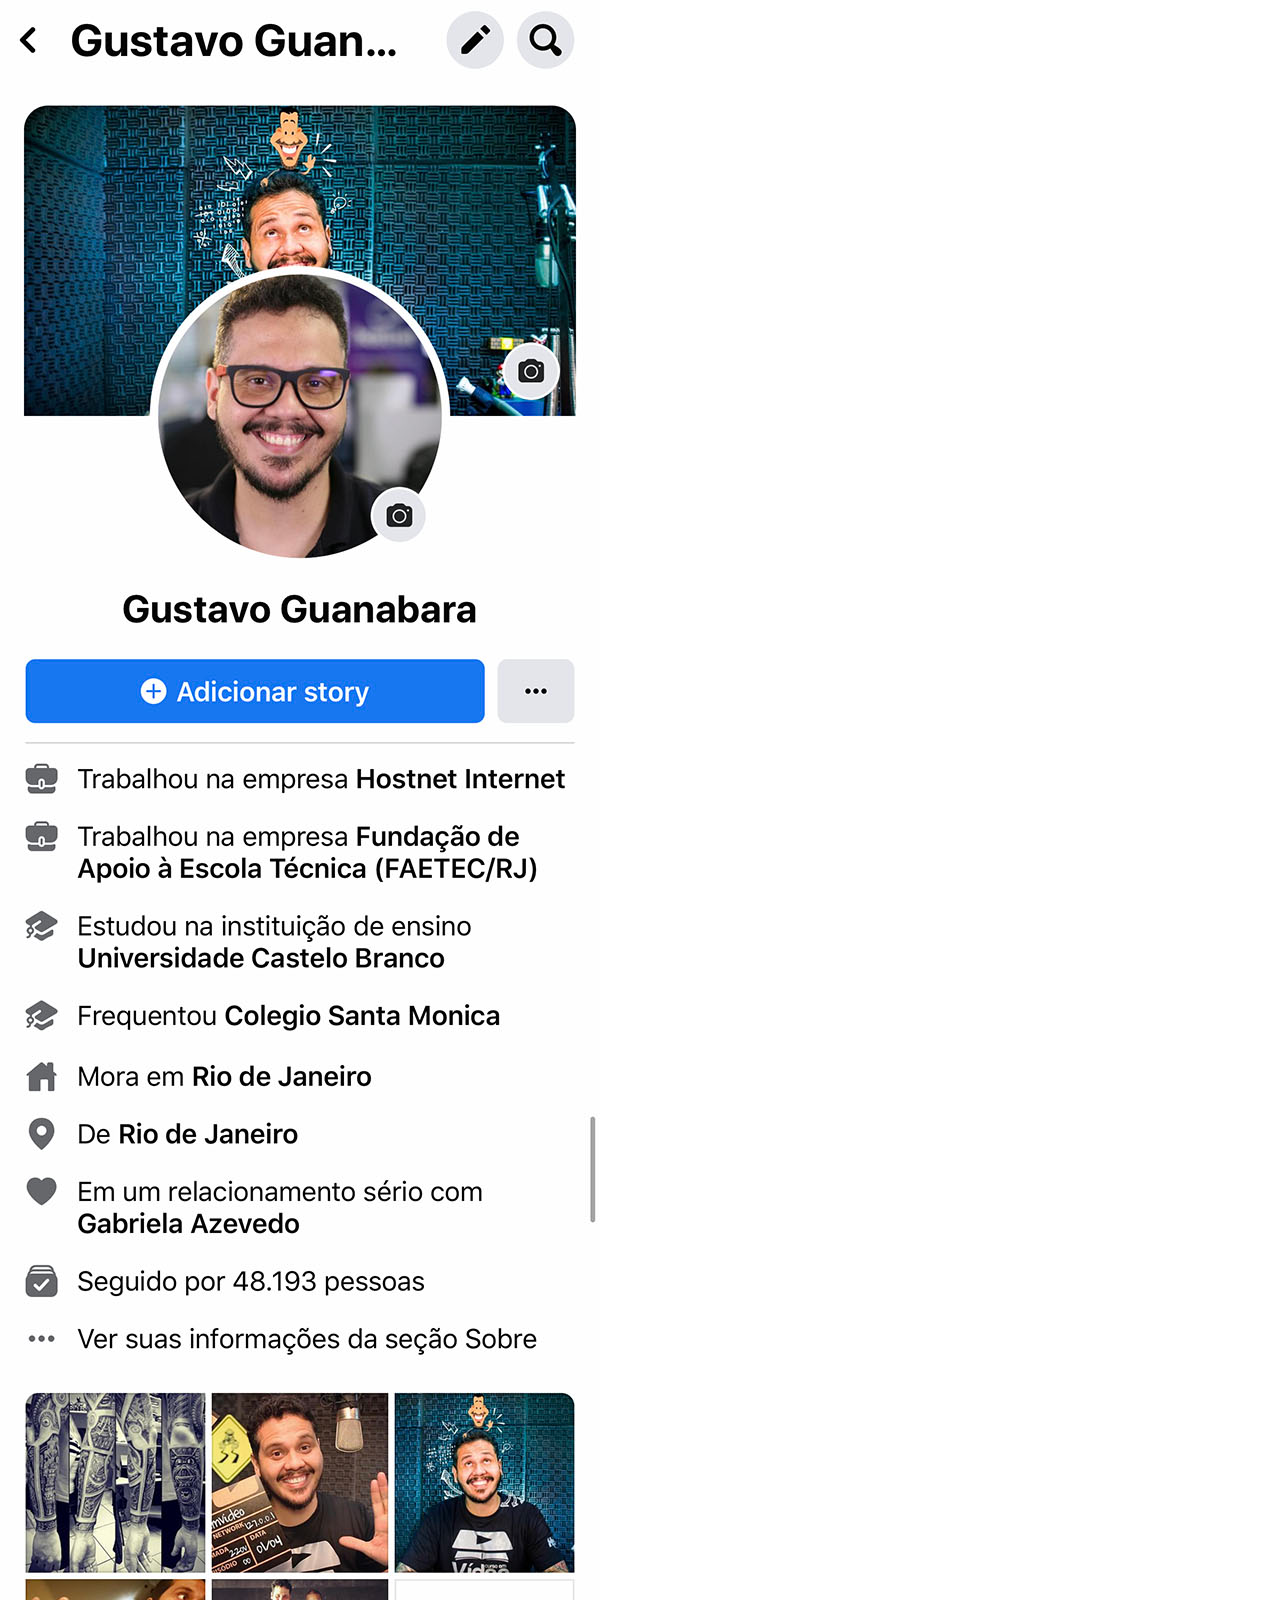
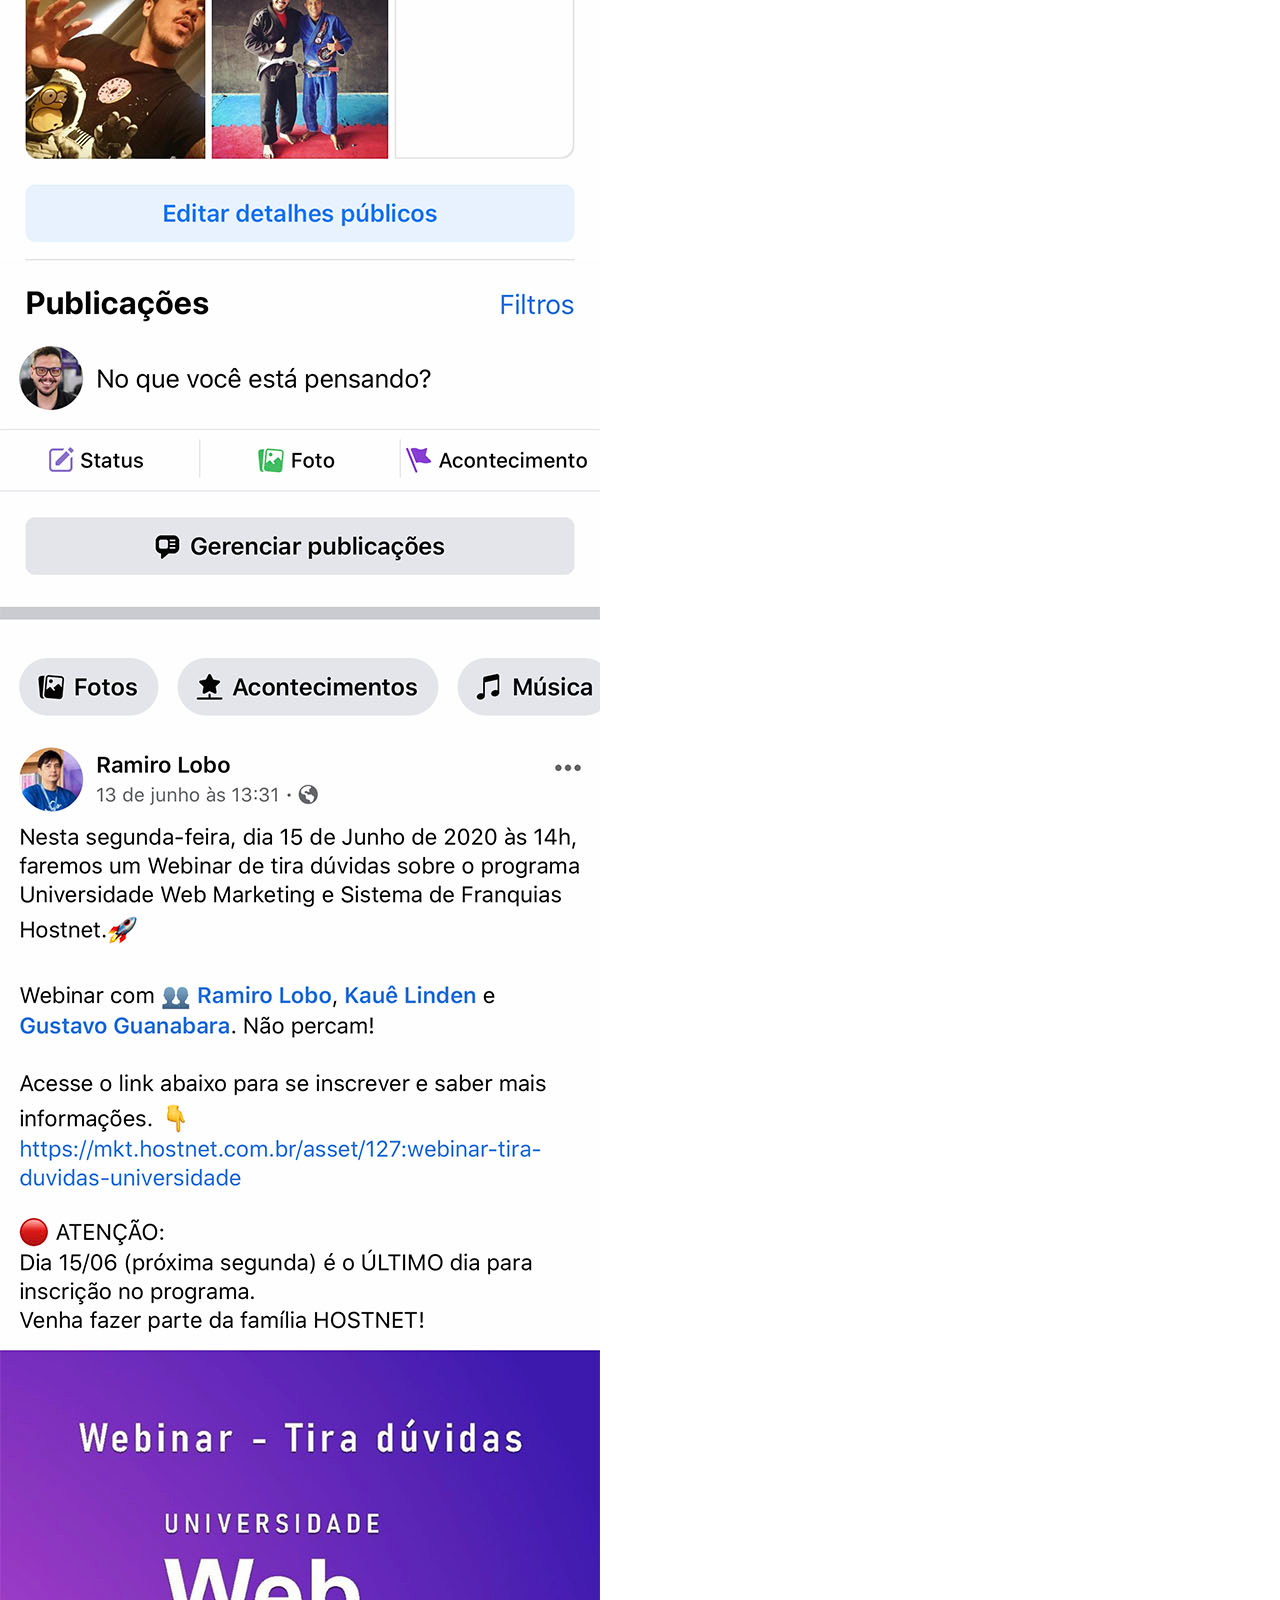
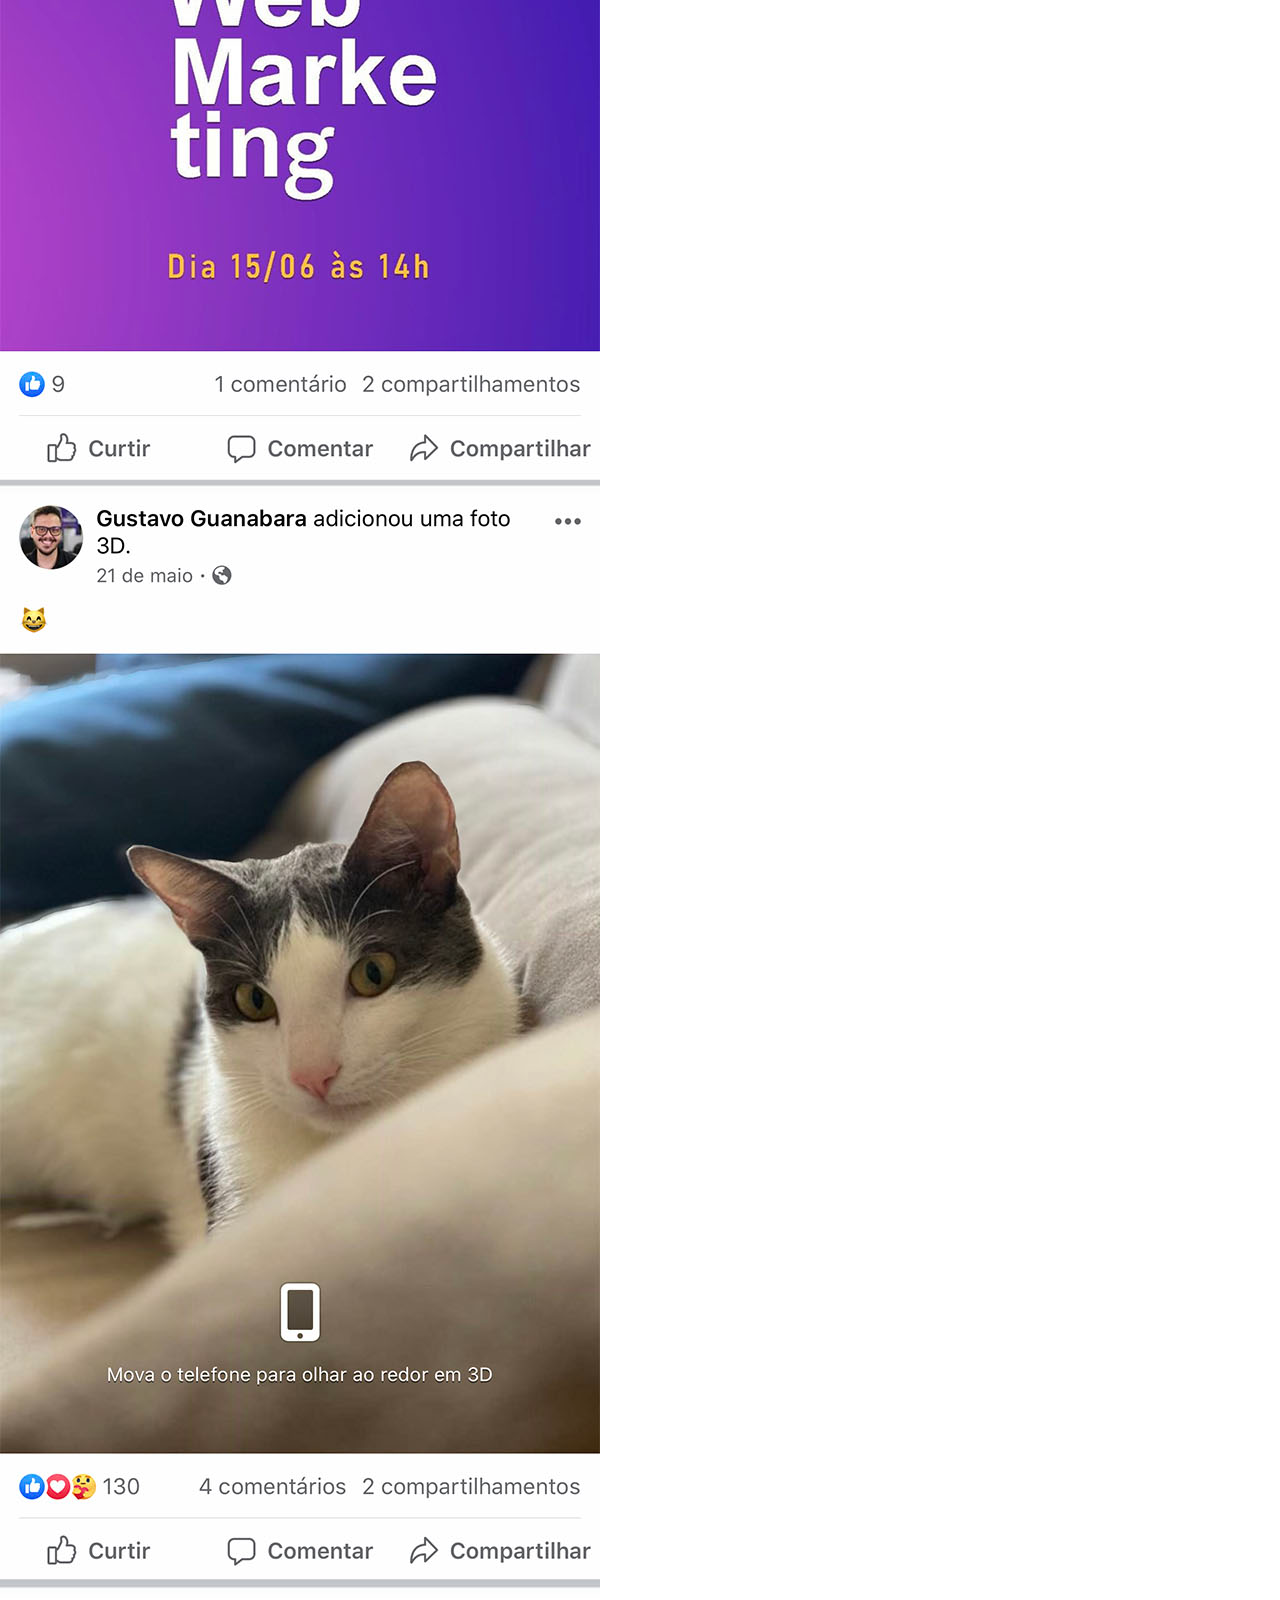
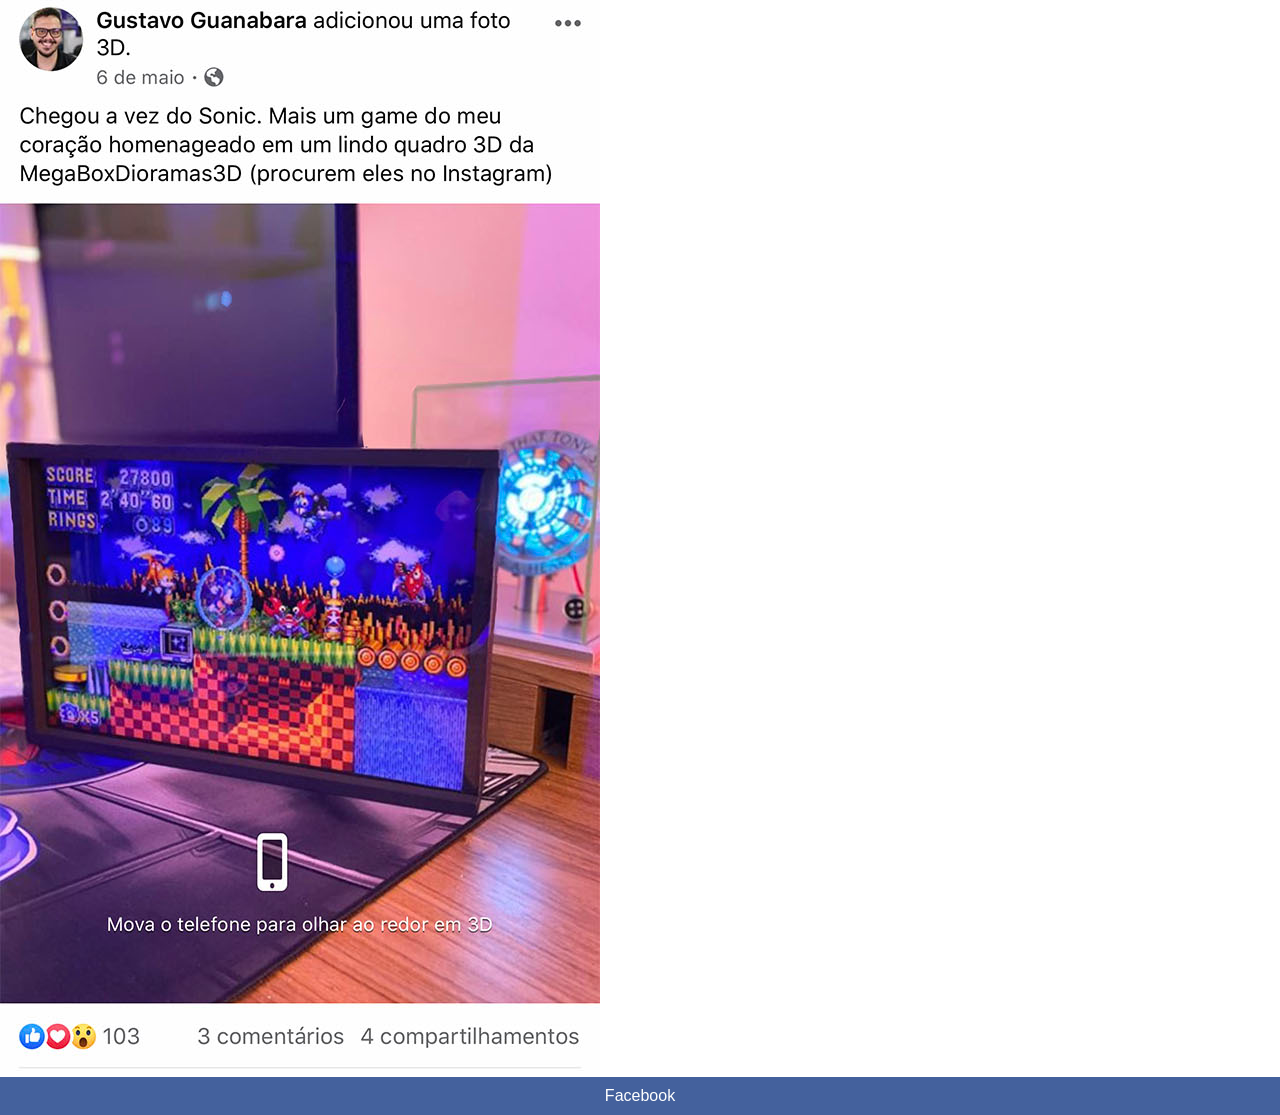
==== facebook.html @ 7291ebca "Atualizado" ====
<!DOCTYPE html>
<html lang="pt-br">
<head>
    <meta charset="UTF-8">
    <meta name="viewport" content="width=device-width, initial-scale=1.0">
    <title>Facebook</title>
    <link rel="shortcut icon" href="imagens/favicon.ico" type="image/x-icon">
    <style>
        * {
            padding: 0%;
            margin: 0%;
            box-sizing: border-box;
            font-family: Arial, Helvetica, sans-serif;
        }

        img {
            display: block;
            max-width: 100%;
        }

        a {
            display: block;
            background-color: #44619D;
            color: white;
            padding: 10px;
            text-align: center;
            text-decoration: none;
        }
        a:hover {
            text-decoration: underline;
            background-color: #44629d85;
        }
    </style>
</head>
<body>
    <img src="imagens/tela-facebook.jpg" alt="Facebook tela">

    <a href="https://www.facebook.com/gustavoguanabara/?locale=pt_BR" target="_blank">Facebook</a>
    
</body>
</html>
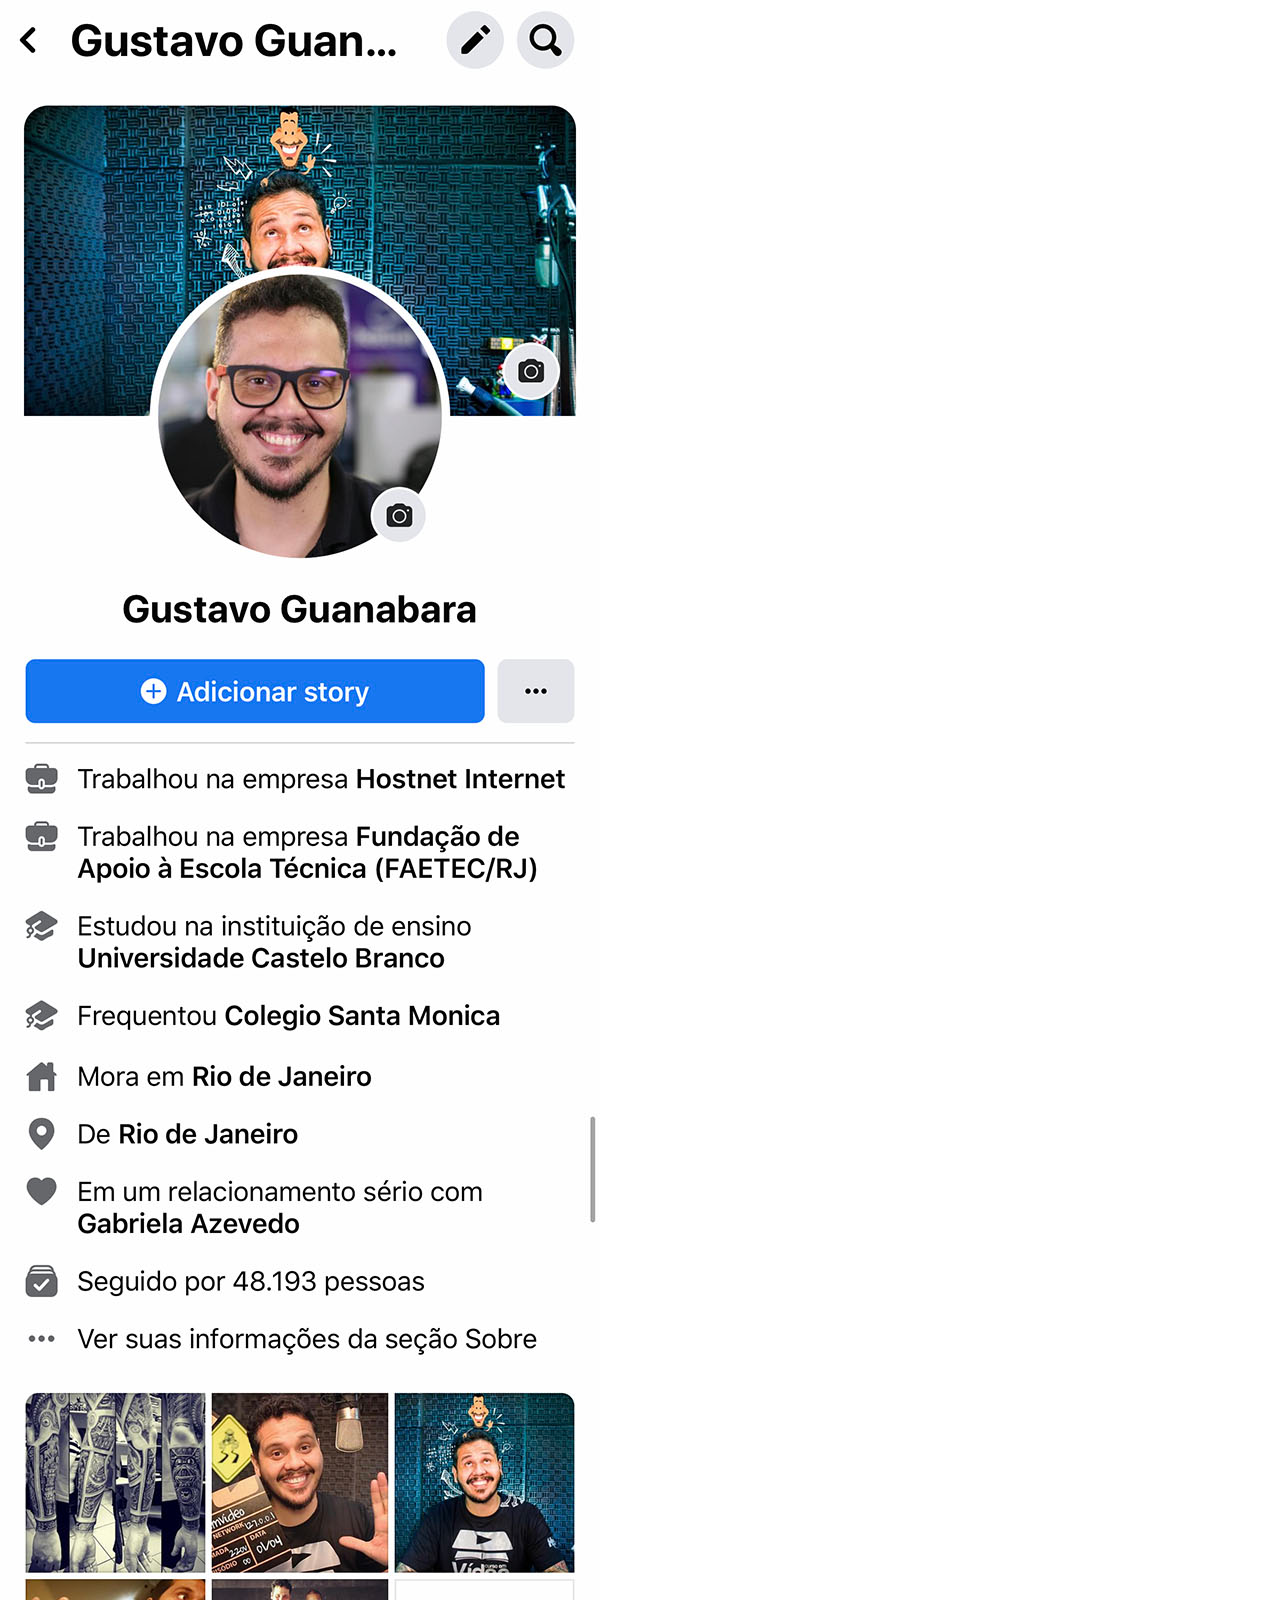
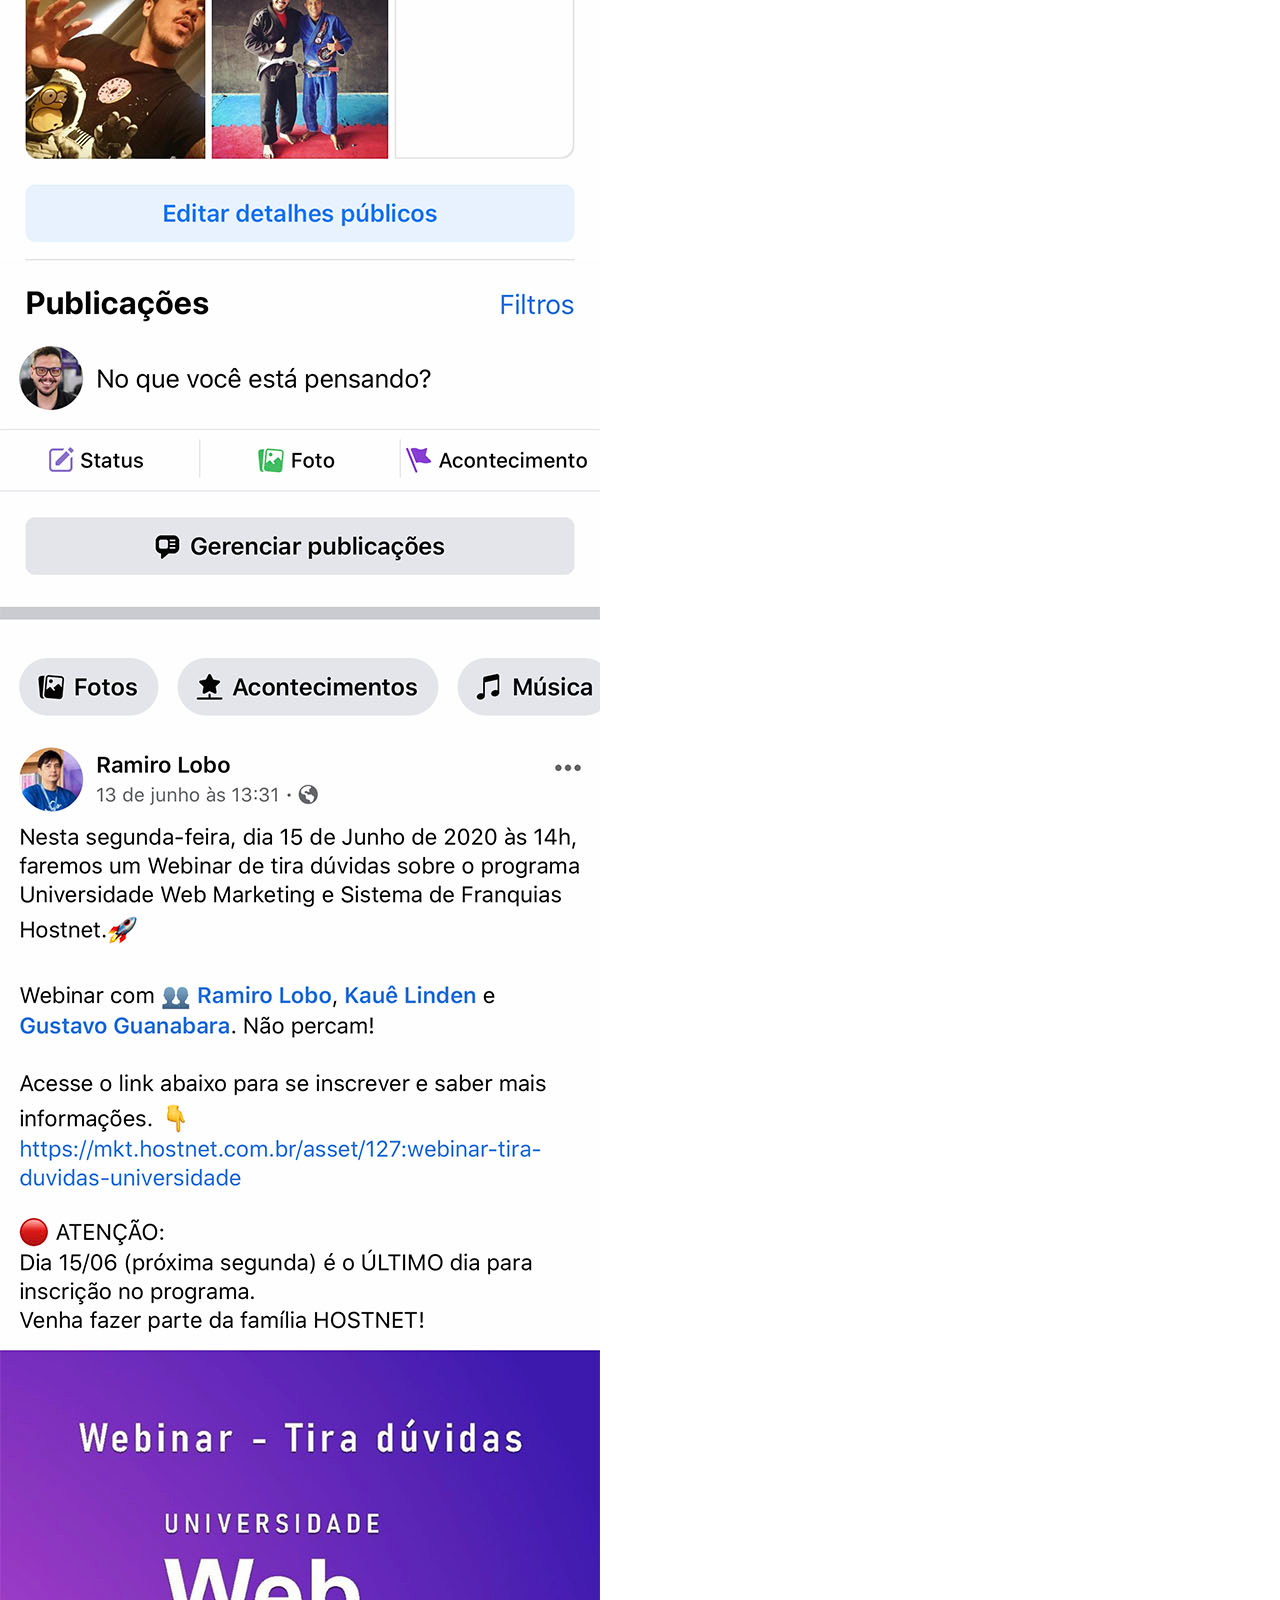
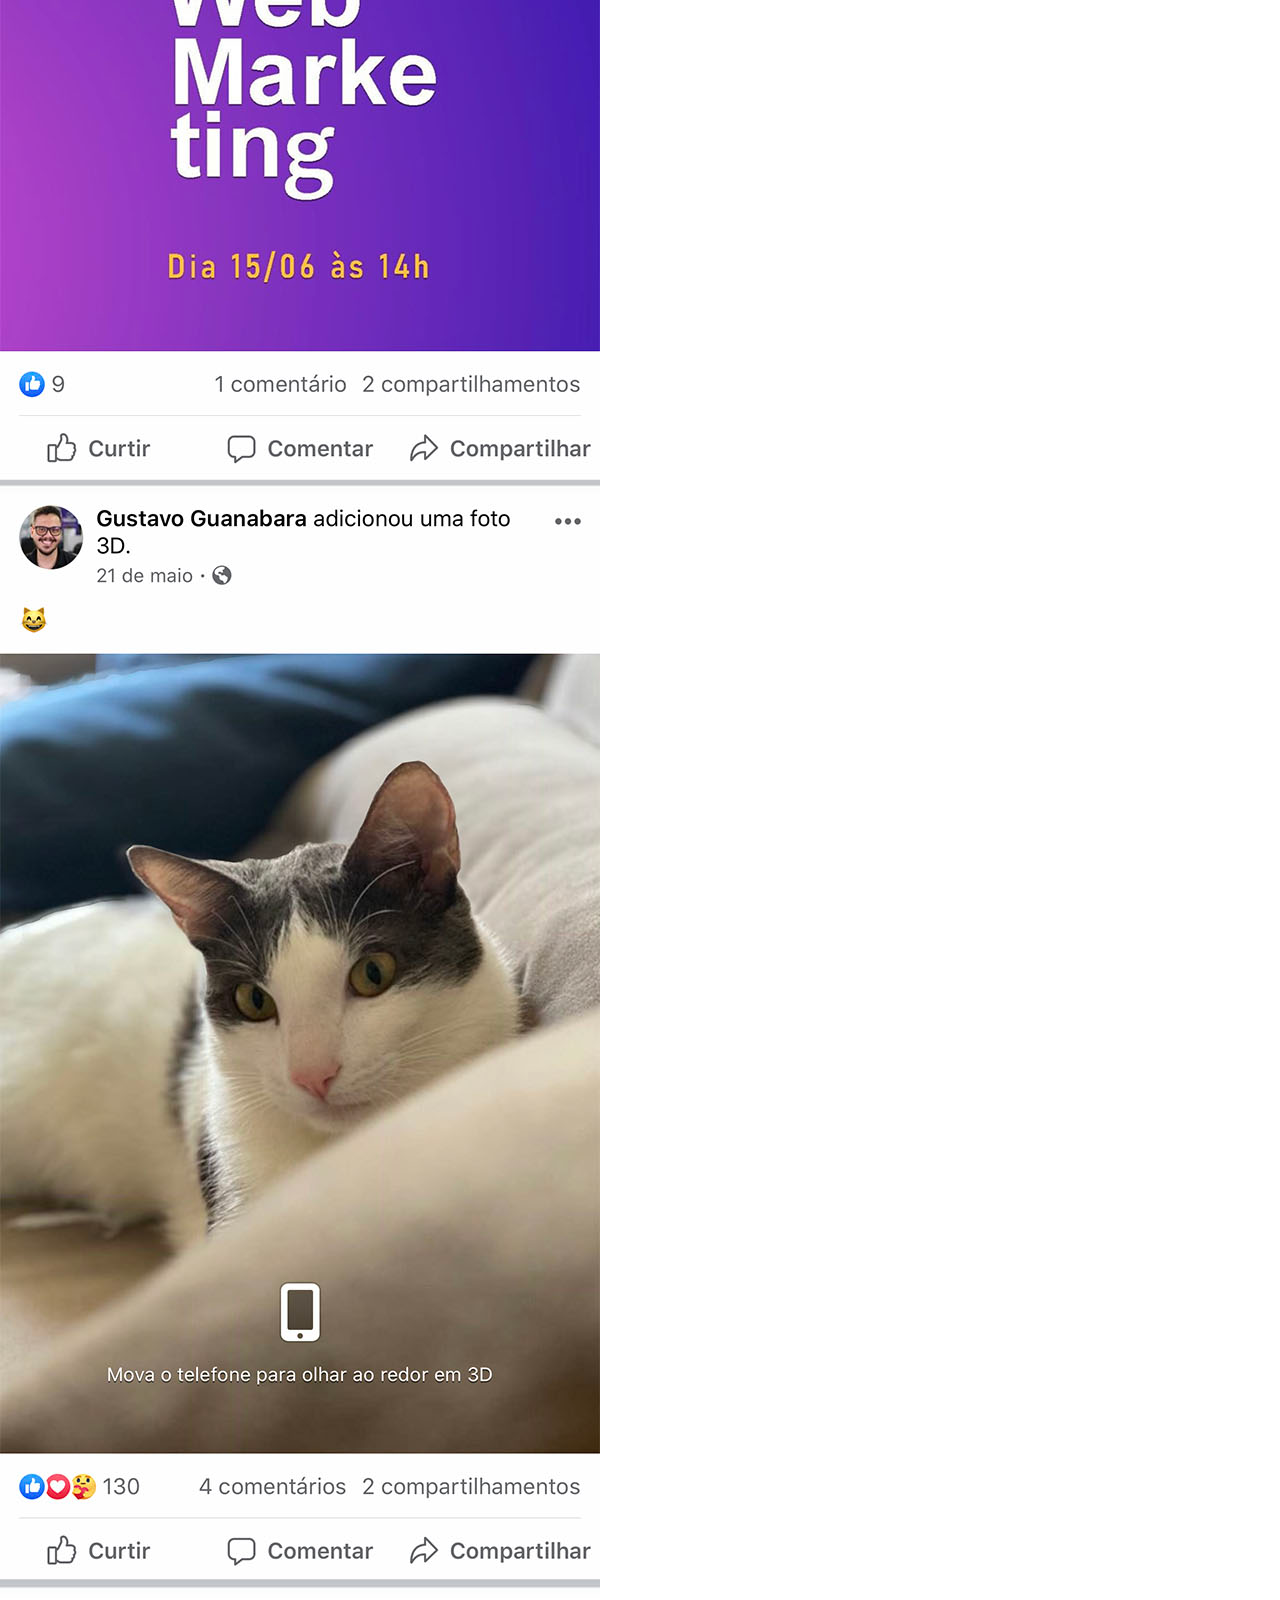
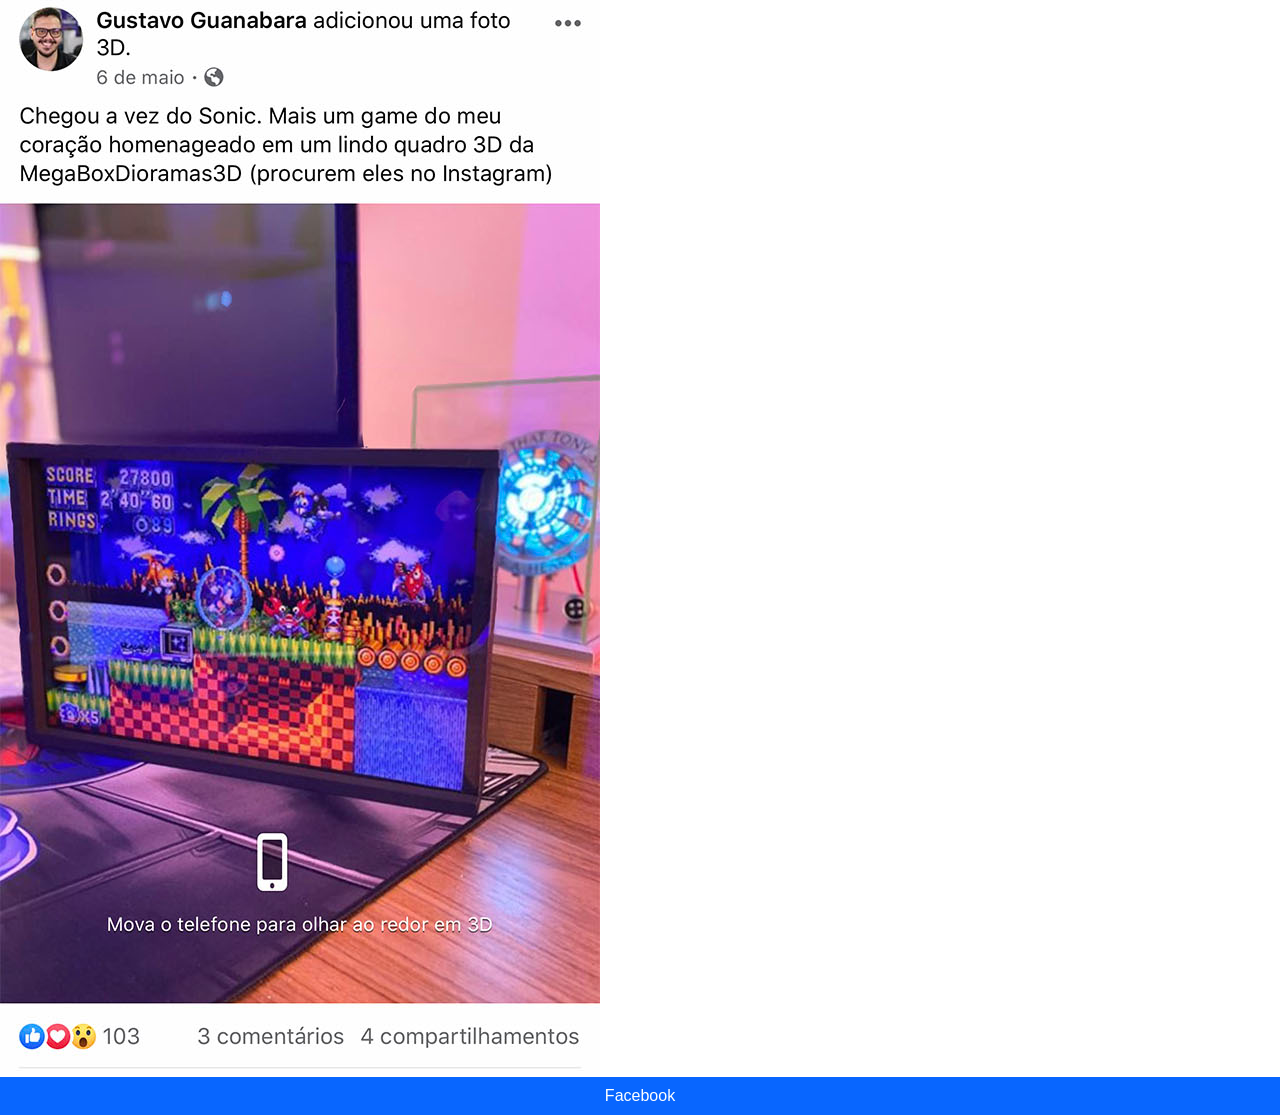
==== commit 85322a0d: "Atualizado" ====
--- a/facebook.html
+++ b/facebook.html
@@ -4,38 +4,33 @@
     <meta charset="UTF-8">
     <meta name="viewport" content="width=device-width, initial-scale=1.0">
     <title>Facebook</title>
-    <link rel="shortcut icon" href="imagens/favicon.ico" type="image/x-icon">
     <style>
         * {
+            margin: 0%;
             padding: 0%;
-            margin: 0%;
             box-sizing: border-box;
             font-family: Arial, Helvetica, sans-serif;
         }
-
         img {
+            max-width: 100%;
             display: block;
-            max-width: 100%;
         }
-
         a {
             display: block;
-            background-color: #44619D;
+            text-align: center;
+            padding: 10px;
+            background-color: #0866FF;
             color: white;
-            padding: 10px;
-            text-align: center;
             text-decoration: none;
         }
         a:hover {
             text-decoration: underline;
-            background-color: #44629d85;
+            background-color: #0867ffbe;
         }
     </style>
 </head>
 <body>
-    <img src="imagens/tela-facebook.jpg" alt="Facebook tela">
-
-    <a href="https://www.facebook.com/gustavoguanabara/?locale=pt_BR" target="_blank">Facebook</a>
-    
+    <img src="imagens/tela-facebook.jpg" alt="Tela do Facebook">
+    <a href="https://www.facebook.com/gustavoguanabara/about/" target="_blank">Facebook</a>
 </body>
 </html>
